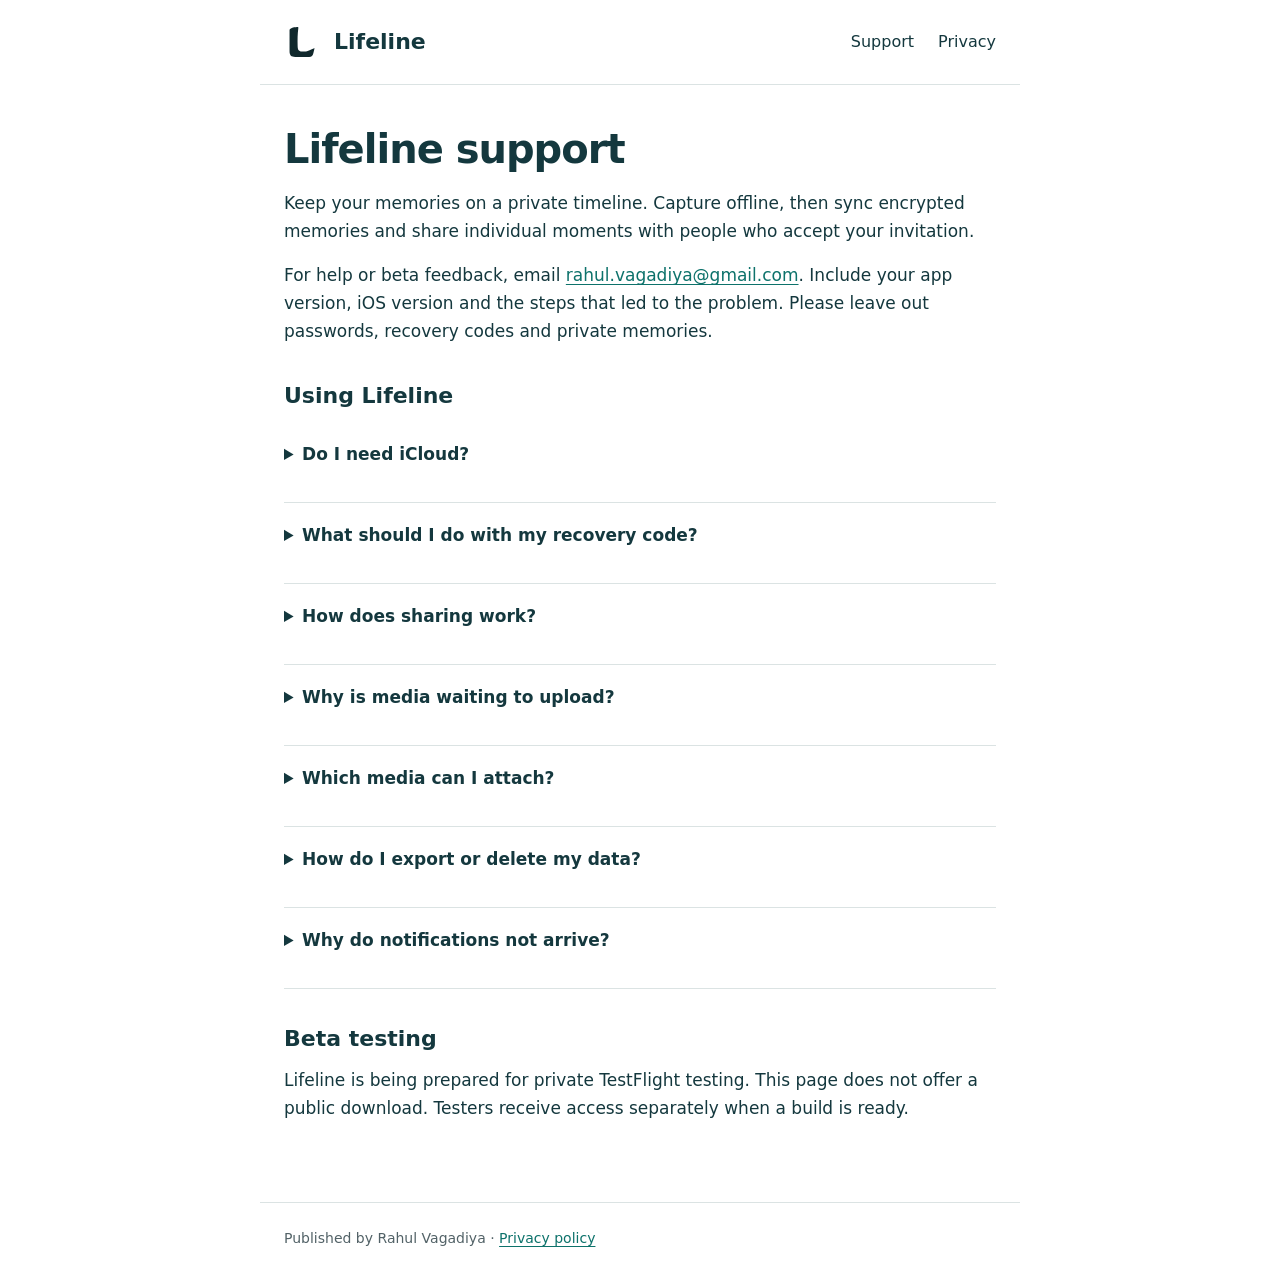
==== index.html @ 029554c7 "Publish Lifeline support and privacy information" ====
<!doctype html><html lang="en"><head><meta charset="utf-8"><meta name="viewport" content="width=device-width,initial-scale=1"><meta name="description" content="Support for Lifeline, a private memories app for iPhone and iPad."><title>Lifeline Support</title><link rel="stylesheet" href="style.css"></head><body><a class="skip" href="#content">Skip to content</a><header><img src="assets/lifeline.svg" alt=""><a href="./">Lifeline</a><nav aria-label="Main"><a href="./" aria-current="page">Support</a><a href="privacy.html">Privacy</a></nav></header><main id="content"><h1>Lifeline support</h1><p>Keep your memories on a private timeline. Capture offline, then sync encrypted memories and share individual moments with people who accept your invitation.</p><p>For help or beta feedback, email <a href="mailto:rahul.vagadiya@gmail.com">rahul.vagadiya@gmail.com</a>. Include your app version, iOS version and the steps that led to the problem. Please leave out passwords, recovery codes and private memories.</p><h2>Using Lifeline</h2><details><summary>Do I need iCloud?</summary><p>No. You can use Lifeline on your device without an account. Create a Lifeline account with your email and password to enable encrypted sync and sharing. Verify your email before sending or accepting invitations.</p></details><details><summary>What should I do with my recovery code?</summary><p>Save it somewhere safe outside Lifeline. Signing in on a new device requires both account access and your recovery code. A password reset restores sign-in access but does not recover encryption keys. Support cannot replace a lost code or decrypt your memories.</p></details><details><summary>How does sharing work?</summary><p>Invite a verified Lifeline account by its exact email address. The recipient reviews the invitation in Lifeline and chooses whether to accept, appear by name, add the memory to their timeline and receive updates. The owner's app must reconnect to deliver the encrypted memory key after acceptance.</p><p>Shared edits retain version history and conflicting perspectives. Private notes, tags, favourites and your chosen view stay personal. Removing or leaving a memory stops future server access, but downloaded copies cannot be remotely erased.</p></details><details><summary>Why is media waiting to upload?</summary><p>Media transfers use Wi-Fi by default. You can change this in Settings. The service also pauses new uploads when its shared storage budget or operation allowance approaches its limit. Text and local drafts remain saved; existing media stays available. Retry sync when connectivity or capacity is available.</p></details><details><summary>Which media can I attach?</summary><p>Each memory supports two photos and one video. Photos are resized with location metadata removed. Video is prepared at up to 720p. For a video longer than five minutes, Lifeline asks before retaining and uploading only its first five minutes.</p></details><details><summary>How do I export or delete my data?</summary><p>Open a memory's menu to export its selected view and media. Exported files are unencrypted so you can use them elsewhere; share them carefully. Settings contains Recently Deleted, personal copies, account recovery and account deletion. Deleted memories have a 30-day restore window. Deleting the app can permanently lose guest memories and unsynced changes.</p></details><details><summary>Why do notifications not arrive?</summary><p>Enable the categories you want in Lifeline Settings and allow notifications in iOS Settings. Shared edits also require the memory's update preference. Push delivery is best effort. Production push is available in TestFlight; local development builds do not use the production push credential.</p></details><h2>Beta testing</h2><p>Lifeline is being prepared for private TestFlight testing. This page does not offer a public download. Testers receive access separately when a build is ready.</p></main><footer>Published by Rahul Vagadiya · <a href="privacy.html">Privacy policy</a></footer></body></html>
---- style.css ----
:root{color-scheme:light dark;--ink:#14383e;--accent:#0d726b;--canvas:#fff;--muted:#526267;--line:#dbe3e3}*{box-sizing:border-box}body{margin:0;background:var(--canvas);color:var(--ink);font:17px/1.65 system-ui,-apple-system,BlinkMacSystemFont,"Segoe UI",sans-serif}header,main,footer{max-width:760px;margin:auto;padding:24px}header{display:flex;align-items:center;gap:14px;border-bottom:1px solid var(--line)}header img{width:36px;height:36px}header a{font-size:22px;font-weight:650;color:var(--ink);text-decoration:none}nav{margin-left:auto;display:flex;gap:24px}nav a{font-size:16px;font-weight:500}main{padding-top:40px;padding-bottom:64px}h1{font-size:clamp(30px,6vw,40px);line-height:1.2;margin:0 0 16px;letter-spacing:-.025em}h2{font-size:22px;line-height:1.3;margin:36px 0 12px}p{margin:0 0 16px}a{color:var(--accent);text-underline-offset:3px}a:focus-visible{outline:3px solid var(--accent);outline-offset:5px}.muted,footer{color:var(--muted)}footer{font-size:14px;border-top:1px solid var(--line)}li{margin-bottom:10px}details{padding:18px 0;border-bottom:1px solid var(--line)}summary{cursor:pointer;font-weight:600;min-height:44px}details p{margin-top:10px}.skip{position:absolute;top:-80px;left:16px;background:var(--canvas);padding:12px}.skip:focus{top:12px}@media(prefers-color-scheme:dark){:root{--ink:#e8f4f1;--accent:#82d9c2;--canvas:#102327;--muted:#b0c6c7;--line:#314b50}header img{background:#e8f4f1;border-radius:6px;padding:3px}}@media(max-width:450px){header{flex-wrap:wrap}nav{margin-left:0;width:100%}}
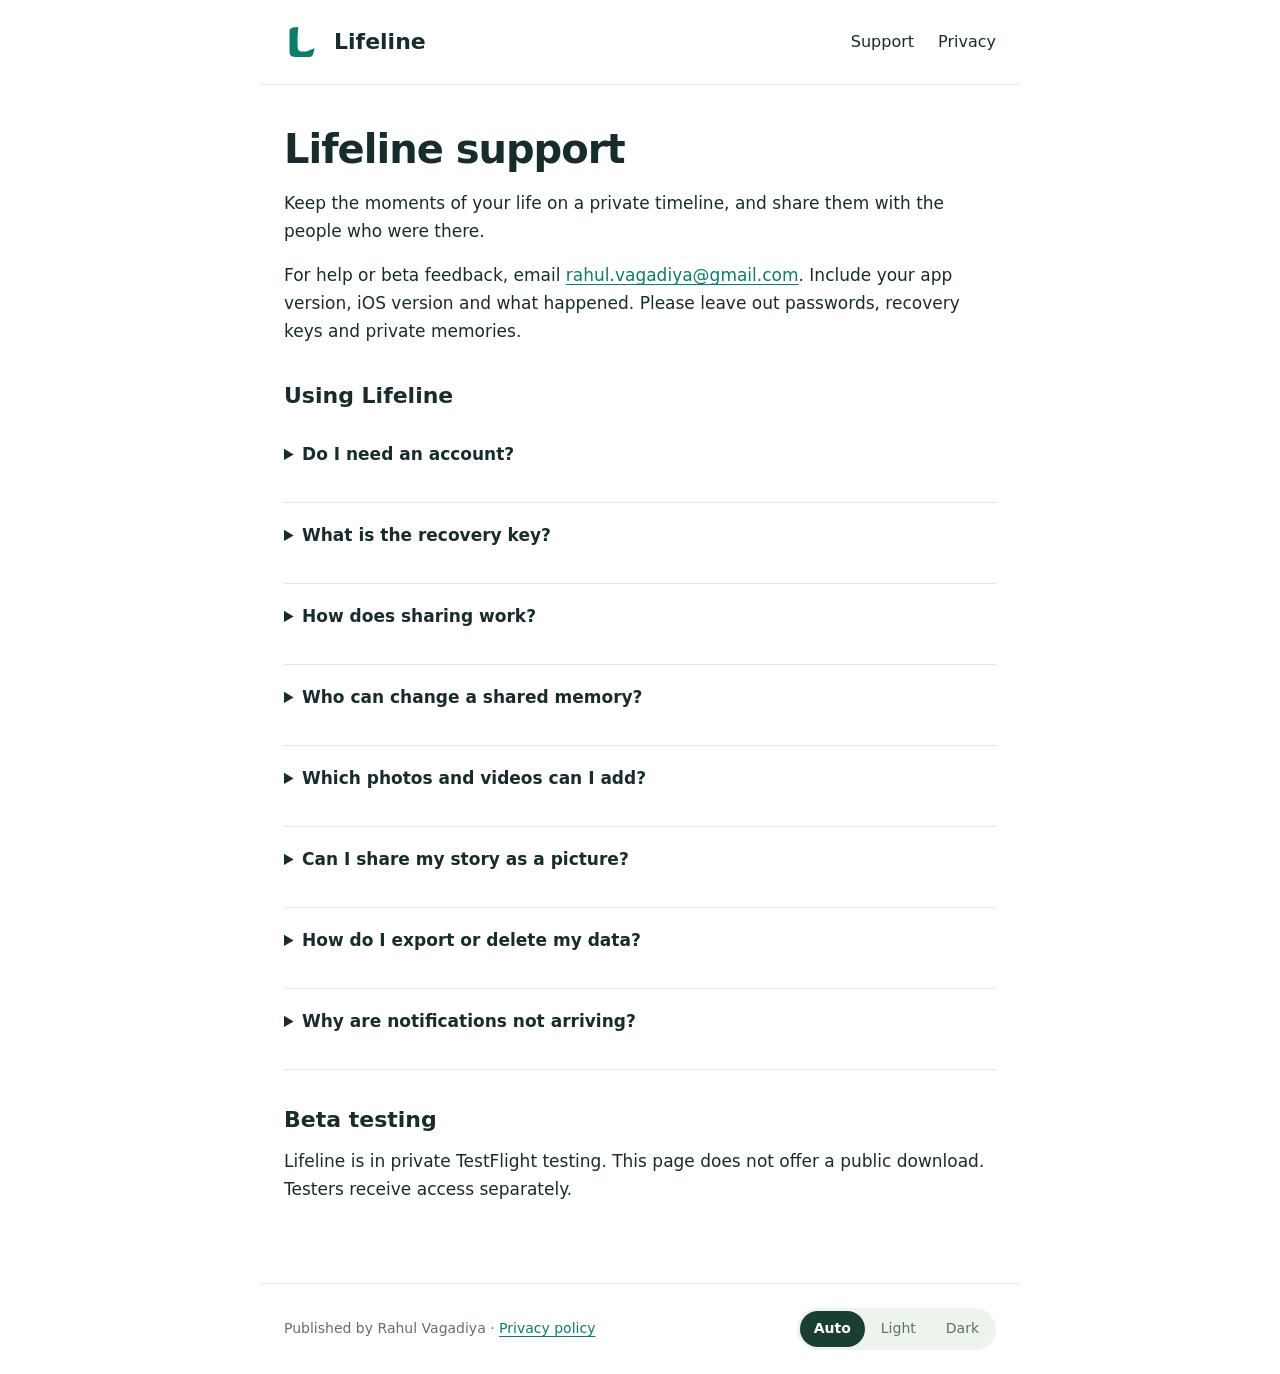
==== commit 36ffdbbe: "Update support and privacy pages for Lifeline v2 Describe v2 accounts, recovery key, sharing, histor" ====
--- a/index.html
+++ b/index.html
@@ -1 +1 @@
-<!doctype html><html lang="en"><head><meta charset="utf-8"><meta name="viewport" content="width=device-width,initial-scale=1"><meta name="description" content="Support for Lifeline, a private memories app for iPhone and iPad."><title>Lifeline Support</title><link rel="stylesheet" href="style.css"></head><body><a class="skip" href="#content">Skip to content</a><header><img src="assets/lifeline.svg" alt=""><a href="./">Lifeline</a><nav aria-label="Main"><a href="./" aria-current="page">Support</a><a href="privacy.html">Privacy</a></nav></header><main id="content"><h1>Lifeline support</h1><p>Keep your memories on a private timeline. Capture offline, then sync encrypted memories and share individual moments with people who accept your invitation.</p><p>For help or beta feedback, email <a href="mailto:rahul.vagadiya@gmail.com">rahul.vagadiya@gmail.com</a>. Include your app version, iOS version and the steps that led to the problem. Please leave out passwords, recovery codes and private memories.</p><h2>Using Lifeline</h2><details><summary>Do I need iCloud?</summary><p>No. You can use Lifeline on your device without an account. Create a Lifeline account with your email and password to enable encrypted sync and sharing. Verify your email before sending or accepting invitations.</p></details><details><summary>What should I do with my recovery code?</summary><p>Save it somewhere safe outside Lifeline. Signing in on a new device requires both account access and your recovery code. A password reset restores sign-in access but does not recover encryption keys. Support cannot replace a lost code or decrypt your memories.</p></details><details><summary>How does sharing work?</summary><p>Invite a verified Lifeline account by its exact email address. The recipient reviews the invitation in Lifeline and chooses whether to accept, appear by name, add the memory to their timeline and receive updates. The owner's app must reconnect to deliver the encrypted memory key after acceptance.</p><p>Shared edits retain version history and conflicting perspectives. Private notes, tags, favourites and your chosen view stay personal. Removing or leaving a memory stops future server access, but downloaded copies cannot be remotely erased.</p></details><details><summary>Why is media waiting to upload?</summary><p>Media transfers use Wi-Fi by default. You can change this in Settings. The service also pauses new uploads when its shared storage budget or operation allowance approaches its limit. Text and local drafts remain saved; existing media stays available. Retry sync when connectivity or capacity is available.</p></details><details><summary>Which media can I attach?</summary><p>Each memory supports two photos and one video. Photos are resized with location metadata removed. Video is prepared at up to 720p. For a video longer than five minutes, Lifeline asks before retaining and uploading only its first five minutes.</p></details><details><summary>How do I export or delete my data?</summary><p>Open a memory's menu to export its selected view and media. Exported files are unencrypted so you can use them elsewhere; share them carefully. Settings contains Recently Deleted, personal copies, account recovery and account deletion. Deleted memories have a 30-day restore window. Deleting the app can permanently lose guest memories and unsynced changes.</p></details><details><summary>Why do notifications not arrive?</summary><p>Enable the categories you want in Lifeline Settings and allow notifications in iOS Settings. Shared edits also require the memory's update preference. Push delivery is best effort. Production push is available in TestFlight; local development builds do not use the production push credential.</p></details><h2>Beta testing</h2><p>Lifeline is being prepared for private TestFlight testing. This page does not offer a public download. Testers receive access separately when a build is ready.</p></main><footer>Published by Rahul Vagadiya · <a href="privacy.html">Privacy policy</a></footer></body></html>
+<!doctype html><html lang="en"><head><meta charset="utf-8"><meta name="viewport" content="width=device-width,initial-scale=1"><meta name="description" content="Support for Lifeline, a private memories app for iPhone and iPad."><title>Lifeline Support</title><meta name="color-scheme" content="light dark"><script>try{var t=localStorage.getItem("theme");if(t==="light"||t==="dark")document.documentElement.dataset.theme=t}catch(e){}</script><link rel="stylesheet" href="style.css"></head><body><a class="skip" href="#content">Skip to content</a><header><svg class="logo" viewBox="-80 -80 815 935" width="36" height="36" aria-hidden="true"><path d="M 4 84 C 4 32 101 7 198 0 C 225 -1 237 3 233 19 C 211 185 211 327 214 483 C 216 585 234 626 325 634 L 432 634 C 492 631 551 582 644 550 C 651 546 655 548 652 558 L 622 678 C 610 734 579 775 511 775 L 151 775 C 47 775 4 735 4 628 Z"/></svg><a href="./">Lifeline</a><nav aria-label="Main"><a href="./" aria-current="page">Support</a><a href="privacy.html">Privacy</a></nav></header><main id="content"><h1>Lifeline support</h1><p>Keep the moments of your life on a private timeline, and share them with the people who were there.</p><p>For help or beta feedback, email <a href="mailto:rahul.vagadiya@gmail.com">rahul.vagadiya@gmail.com</a>. Include your app version, iOS version and what happened. Please leave out passwords, recovery keys and private memories.</p><h2>Using Lifeline</h2><details><summary>Do I need an account?</summary><p>No. Keep your first memory and use Lifeline on one iPhone without an account. Sign in with Apple or with an email and password to keep memories across devices and share them. When you sign in on an iPhone that already has memories, you choose to move them into your account or start fresh.</p></details><details><summary>What is the recovery key?</summary><p>Your memories are encrypted so only you and the people you share with can open them. Your devices signed in to the same iCloud unlock them automatically. On any other device, the recovery key from Settings opens them. A password reset restores sign-in but not encryption keys, and support cannot replace a lost recovery key.</p></details><details><summary>How does sharing work?</summary><p>Open a memory and choose Share this memory. Invite someone who has a Lifeline account by email, choose someone you already share with, or send a one-time link that works for one person within 24 hours. When they accept, the memory appears in their story as it is, along with everyone it is shared with. Invitations and updates appear in the inbox.</p></details><details><summary>Who can change a shared memory?</summary><p>Everyone in a shared memory can add to it. Every version is kept, and the memory shows who edited it last. Open the history to see earlier versions and restore one. Private notes, tags and favourites stay yours.</p></details><details><summary>Which photos and videos can I add?</summary><p>Each memory holds two photos and one video. Photos are resized and their location data removed. Video is prepared at up to 720p; for a video longer than five minutes, Lifeline asks before keeping only the first five minutes. Originals in Photos are unchanged.</p></details><details><summary>Can I share my story as a picture?</summary><p>Yes. Choose Share as a picture on your story, on a person’s page or on search results. If you are looking at a filtered view, Lifeline asks whether to share what you’re seeing or your whole story. A picture holds up to 10 memories, the most recent ones. Share it or save it to Photos from the share sheet. The picture is made on your iPhone and is not encrypted once you share it.</p></details><details><summary>How do I export or delete my data?</summary><p>Open a memory and choose Keep a copy to export its words and media. Exported files are not encrypted, so share them carefully. Settings contains Recently deleted, Drafts and Delete account. Deleted memories can be restored for 30 days.</p></details><details><summary>Why are notifications not arriving?</summary><p>Turn on Invitations and shared updates in Lifeline Settings, and allow notifications for Lifeline in iOS Settings. Your inbox keeps every update even when a notification does not arrive.</p></details><h2>Beta testing</h2><p>Lifeline is in private TestFlight testing. This page does not offer a public download. Testers receive access separately.</p></main><footer><span>Published by Rahul Vagadiya · <a href="privacy.html">Privacy policy</a></span><div class="theme" role="group" aria-label="Appearance"><button type="button" data-theme-choice="auto">Auto</button><button type="button" data-theme-choice="light">Light</button><button type="button" data-theme-choice="dark">Dark</button></div></footer><script>(function(){var r=document.documentElement,b=document.querySelectorAll("[data-theme-choice]");function show(){var c=r.dataset.theme||"auto";b.forEach(function(x){x.setAttribute("aria-pressed",String(x.dataset.themeChoice===c))})}b.forEach(function(x){x.addEventListener("click",function(){var c=x.dataset.themeChoice;if(c==="auto"){delete r.dataset.theme}else{r.dataset.theme=c}try{c==="auto"?localStorage.removeItem("theme"):localStorage.setItem("theme",c)}catch(e){}show()})});show()})();</script></body></html>
--- a/style.css
+++ b/style.css
@@ -1 +1,82 @@
-:root{color-scheme:light dark;--ink:#14383e;--accent:#0d726b;--canvas:#fff;--muted:#526267;--line:#dbe3e3}*{box-sizing:border-box}body{margin:0;background:var(--canvas);color:var(--ink);font:17px/1.65 system-ui,-apple-system,BlinkMacSystemFont,"Segoe UI",sans-serif}header,main,footer{max-width:760px;margin:auto;padding:24px}header{display:flex;align-items:center;gap:14px;border-bottom:1px solid var(--line)}header img{width:36px;height:36px}header a{font-size:22px;font-weight:650;color:var(--ink);text-decoration:none}nav{margin-left:auto;display:flex;gap:24px}nav a{font-size:16px;font-weight:500}main{padding-top:40px;padding-bottom:64px}h1{font-size:clamp(30px,6vw,40px);line-height:1.2;margin:0 0 16px;letter-spacing:-.025em}h2{font-size:22px;line-height:1.3;margin:36px 0 12px}p{margin:0 0 16px}a{color:var(--accent);text-underline-offset:3px}a:focus-visible{outline:3px solid var(--accent);outline-offset:5px}.muted,footer{color:var(--muted)}footer{font-size:14px;border-top:1px solid var(--line)}li{margin-bottom:10px}details{padding:18px 0;border-bottom:1px solid var(--line)}summary{cursor:pointer;font-weight:600;min-height:44px}details p{margin-top:10px}.skip{position:absolute;top:-80px;left:16px;background:var(--canvas);padding:12px}.skip:focus{top:12px}@media(prefers-color-scheme:dark){:root{--ink:#e8f4f1;--accent:#82d9c2;--canvas:#102327;--muted:#b0c6c7;--line:#314b50}header img{background:#e8f4f1;border-radius:6px;padding:3px}}@media(max-width:450px){header{flex-wrap:wrap}nav{margin-left:0;width:100%}}
+:root {
+  color-scheme: light;
+  --ink: #172d2d;
+  --accent: #087f6b;
+  --canvas: #ffffff;
+  --muted: #5f716c;
+  --line: #e1e8e4;
+  --chip: #edf3ed;
+  --chip-active: #193f35;
+  --chip-active-ink: #ffffff;
+}
+
+/* Dark is true black, following the system unless the reader picks a mode. */
+@media (prefers-color-scheme: dark) {
+  :root:not([data-theme="light"]) {
+    color-scheme: dark;
+    --ink: #eef1f0;
+    --accent: #63ccb1;
+    --canvas: #000000;
+    --muted: #a3aaa8;
+    --line: #262626;
+    --chip: #161616;
+    --chip-active: #eef1f0;
+    --chip-active-ink: #000000;
+  }
+}
+:root[data-theme="dark"] {
+  color-scheme: dark;
+  --ink: #eef1f0;
+  --accent: #63ccb1;
+  --canvas: #000000;
+  --muted: #a3aaa8;
+  --line: #262626;
+  --chip: #161616;
+  --chip-active: #eef1f0;
+  --chip-active-ink: #000000;
+}
+
+* { box-sizing: border-box; }
+body {
+  margin: 0;
+  background: var(--canvas);
+  color: var(--ink);
+  font: 17px/1.65 system-ui, -apple-system, BlinkMacSystemFont, "Segoe UI", sans-serif;
+}
+header, main, footer { max-width: 760px; margin: auto; padding: 24px 16px; }
+@media (min-width: 600px) { header, main, footer { padding-left: 24px; padding-right: 24px; } }
+header { display: flex; align-items: center; gap: 14px; border-bottom: 1px solid var(--line); }
+header img { width: 36px; height: 36px; }
+header a { font-size: 22px; font-weight: 650; color: var(--ink); text-decoration: none; }
+nav { margin-left: auto; display: flex; gap: 24px; }
+nav a { font-size: 16px; font-weight: 500; }
+main { padding-top: 40px; padding-bottom: 64px; }
+h1 { font-size: clamp(30px, 6vw, 40px); line-height: 1.2; margin: 0 0 16px; letter-spacing: -.025em; }
+h2 { font-size: 22px; line-height: 1.3; margin: 36px 0 12px; }
+p { margin: 0 0 16px; }
+a { color: var(--accent); text-underline-offset: 3px; }
+a:focus-visible, button:focus-visible { outline: 3px solid var(--accent); outline-offset: 4px; }
+.muted, footer { color: var(--muted); }
+footer {
+  font-size: 14px; border-top: 1px solid var(--line);
+  display: flex; flex-wrap: wrap; align-items: center; justify-content: space-between; gap: 16px;
+}
+li { margin-bottom: 10px; }
+details { padding: 18px 0; border-bottom: 1px solid var(--line); }
+summary { cursor: pointer; font-weight: 600; min-height: 44px; }
+details p { margin-top: 10px; }
+.skip { position: absolute; top: -80px; left: 16px; background: var(--canvas); padding: 12px; }
+.skip:focus { top: 12px; }
+
+.theme { display: inline-flex; gap: 2px; padding: 3px; border-radius: 999px; background: var(--chip); }
+.theme button {
+  font: inherit; font-size: 14px; color: var(--muted); background: none; border: 0;
+  border-radius: 999px; padding: 6px 14px; min-height: 36px; cursor: pointer;
+}
+.theme button[aria-pressed="true"] { background: var(--chip-active); color: var(--chip-active-ink); font-weight: 600; }
+
+@media (max-width: 450px) {
+  header { flex-wrap: wrap; }
+  nav { margin-left: 0; width: 100%; }
+}
+header .logo { fill: var(--accent); flex: none; }
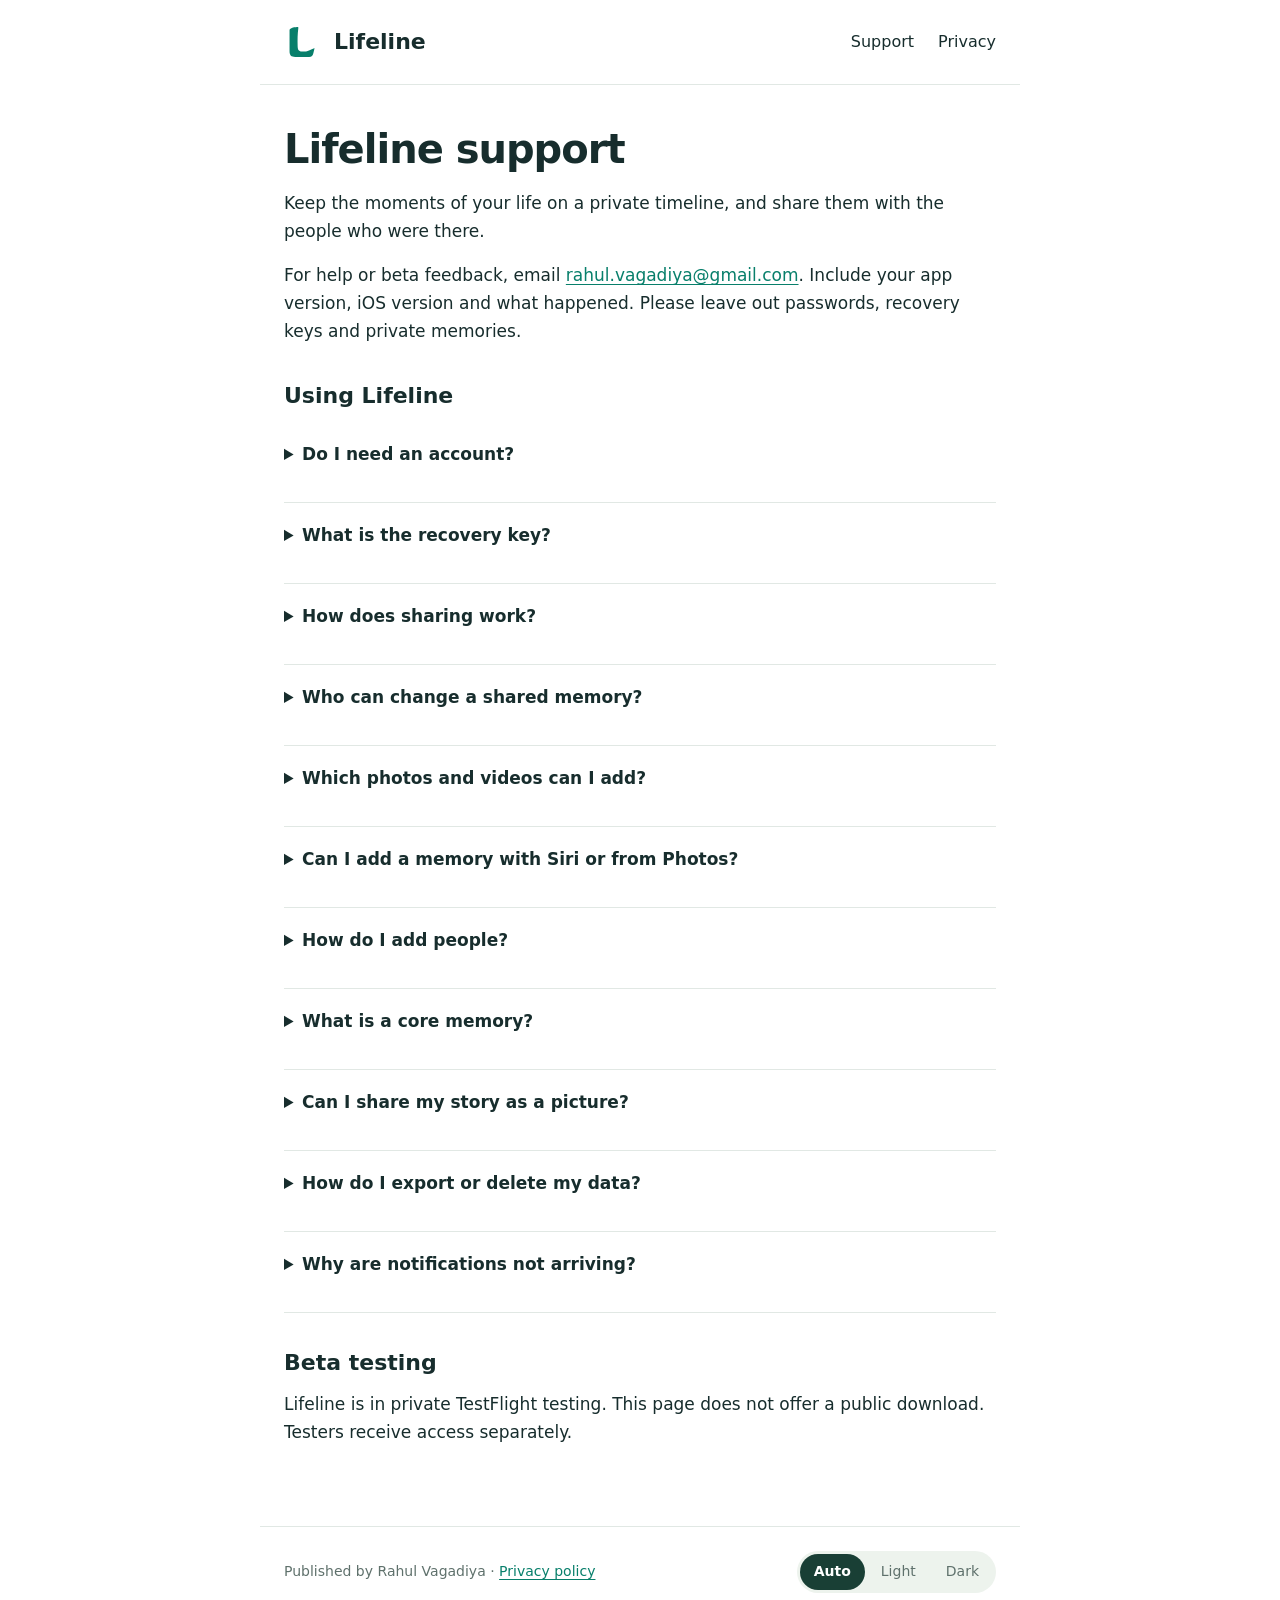
==== commit bfa5b168: "Add Siri, Photos sharing, people and core memories to support pages; add test sample pack The sample" ====
--- a/index.html
+++ b/index.html
@@ -1 +1 @@
-<!doctype html><html lang="en"><head><meta charset="utf-8"><meta name="viewport" content="width=device-width,initial-scale=1"><meta name="description" content="Support for Lifeline, a private memories app for iPhone and iPad."><title>Lifeline Support</title><meta name="color-scheme" content="light dark"><script>try{var t=localStorage.getItem("theme");if(t==="light"||t==="dark")document.documentElement.dataset.theme=t}catch(e){}</script><link rel="stylesheet" href="style.css"></head><body><a class="skip" href="#content">Skip to content</a><header><svg class="logo" viewBox="-80 -80 815 935" width="36" height="36" aria-hidden="true"><path d="M 4 84 C 4 32 101 7 198 0 C 225 -1 237 3 233 19 C 211 185 211 327 214 483 C 216 585 234 626 325 634 L 432 634 C 492 631 551 582 644 550 C 651 546 655 548 652 558 L 622 678 C 610 734 579 775 511 775 L 151 775 C 47 775 4 735 4 628 Z"/></svg><a href="./">Lifeline</a><nav aria-label="Main"><a href="./" aria-current="page">Support</a><a href="privacy.html">Privacy</a></nav></header><main id="content"><h1>Lifeline support</h1><p>Keep the moments of your life on a private timeline, and share them with the people who were there.</p><p>For help or beta feedback, email <a href="mailto:rahul.vagadiya@gmail.com">rahul.vagadiya@gmail.com</a>. Include your app version, iOS version and what happened. Please leave out passwords, recovery keys and private memories.</p><h2>Using Lifeline</h2><details><summary>Do I need an account?</summary><p>No. Keep your first memory and use Lifeline on one iPhone without an account. Sign in with Apple or with an email and password to keep memories across devices and share them. When you sign in on an iPhone that already has memories, you choose to move them into your account or start fresh.</p></details><details><summary>What is the recovery key?</summary><p>Your memories are encrypted so only you and the people you share with can open them. Your devices signed in to the same iCloud unlock them automatically. On any other device, the recovery key from Settings opens them. A password reset restores sign-in but not encryption keys, and support cannot replace a lost recovery key.</p></details><details><summary>How does sharing work?</summary><p>Open a memory and choose Share this memory. Invite someone who has a Lifeline account by email, choose someone you already share with, or send a one-time link that works for one person within 24 hours. When they accept, the memory appears in their story as it is, along with everyone it is shared with. Invitations and updates appear in the inbox.</p></details><details><summary>Who can change a shared memory?</summary><p>Everyone in a shared memory can add to it. Every version is kept, and the memory shows who edited it last. Open the history to see earlier versions and restore one. Private notes, tags and favourites stay yours.</p></details><details><summary>Which photos and videos can I add?</summary><p>Each memory holds two photos and one video. Photos are resized and their location data removed. Video is prepared at up to 720p; for a video longer than five minutes, Lifeline asks before keeping only the first five minutes. Originals in Photos are unchanged.</p></details><details><summary>Can I share my story as a picture?</summary><p>Yes. Choose Share as a picture on your story, on a person’s page or on search results. If you are looking at a filtered view, Lifeline asks whether to share what you’re seeing or your whole story. A picture holds up to 10 memories, the most recent ones. Share it or save it to Photos from the share sheet. The picture is made on your iPhone and is not encrypted once you share it.</p></details><details><summary>How do I export or delete my data?</summary><p>Open a memory and choose Keep a copy to export its words and media. Exported files are not encrypted, so share them carefully. Settings contains Recently deleted, Drafts and Delete account. Deleted memories can be restored for 30 days.</p></details><details><summary>Why are notifications not arriving?</summary><p>Turn on Invitations and shared updates in Lifeline Settings, and allow notifications for Lifeline in iOS Settings. Your inbox keeps every update even when a notification does not arrive.</p></details><h2>Beta testing</h2><p>Lifeline is in private TestFlight testing. This page does not offer a public download. Testers receive access separately.</p></main><footer><span>Published by Rahul Vagadiya · <a href="privacy.html">Privacy policy</a></span><div class="theme" role="group" aria-label="Appearance"><button type="button" data-theme-choice="auto">Auto</button><button type="button" data-theme-choice="light">Light</button><button type="button" data-theme-choice="dark">Dark</button></div></footer><script>(function(){var r=document.documentElement,b=document.querySelectorAll("[data-theme-choice]");function show(){var c=r.dataset.theme||"auto";b.forEach(function(x){x.setAttribute("aria-pressed",String(x.dataset.themeChoice===c))})}b.forEach(function(x){x.addEventListener("click",function(){var c=x.dataset.themeChoice;if(c==="auto"){delete r.dataset.theme}else{r.dataset.theme=c}try{c==="auto"?localStorage.removeItem("theme"):localStorage.setItem("theme",c)}catch(e){}show()})});show()})();</script></body></html>
+<!doctype html><html lang="en"><head><meta charset="utf-8"><meta name="viewport" content="width=device-width,initial-scale=1"><meta name="description" content="Support for Lifeline, a private memories app for iPhone and iPad."><title>Lifeline Support</title><meta name="color-scheme" content="light dark"><script>try{var t=localStorage.getItem("theme");if(t==="light"||t==="dark")document.documentElement.dataset.theme=t}catch(e){}</script><link rel="stylesheet" href="style.css"></head><body><a class="skip" href="#content">Skip to content</a><header><svg class="logo" viewBox="-80 -80 815 935" width="36" height="36" aria-hidden="true"><path d="M 4 84 C 4 32 101 7 198 0 C 225 -1 237 3 233 19 C 211 185 211 327 214 483 C 216 585 234 626 325 634 L 432 634 C 492 631 551 582 644 550 C 651 546 655 548 652 558 L 622 678 C 610 734 579 775 511 775 L 151 775 C 47 775 4 735 4 628 Z"/></svg><a href="./">Lifeline</a><nav aria-label="Main"><a href="./" aria-current="page">Support</a><a href="privacy.html">Privacy</a></nav></header><main id="content"><h1>Lifeline support</h1><p>Keep the moments of your life on a private timeline, and share them with the people who were there.</p><p>For help or beta feedback, email <a href="mailto:rahul.vagadiya@gmail.com">rahul.vagadiya@gmail.com</a>. Include your app version, iOS version and what happened. Please leave out passwords, recovery keys and private memories.</p><h2>Using Lifeline</h2><details><summary>Do I need an account?</summary><p>No. Keep your first memory and use Lifeline on one iPhone without an account. Sign in with Apple or with an email and password to keep memories across devices and share them. When you sign in on an iPhone that already has memories, you choose to move them into your account or start fresh.</p></details><details><summary>What is the recovery key?</summary><p>Your memories are encrypted so only you and the people you share with can open them. Your devices signed in to the same iCloud unlock them automatically. On any other device, the recovery key from Settings opens them. A password reset restores sign-in but not encryption keys, and support cannot replace a lost recovery key.</p></details><details><summary>How does sharing work?</summary><p>Open a memory and choose Share this memory. Invite someone who has a Lifeline account by email, choose someone you already share with, or send a one-time link that works for one person within 24 hours. When they accept, the memory appears in their story as it is, along with everyone it is shared with. Invitations and updates appear in the inbox.</p></details><details><summary>Who can change a shared memory?</summary><p>Everyone in a shared memory can add to it. Every version is kept, and the memory shows who edited it last. Open the history to see earlier versions and restore one. Private notes, tags and favourites stay yours.</p></details><details><summary>Which photos and videos can I add?</summary><p>Each memory holds up to five photos and one video; the first photo is the cover, and you can reorder them. Photos are resized and their location data removed. Video is prepared at up to 720p; for a video longer than five minutes, Lifeline asks before keeping only the first five minutes. Originals in Photos are unchanged.</p></details><details><summary>Can I add a memory with Siri or from Photos?</summary><p>Yes. Say “Hey Siri, Lifeline an event”, tell Siri what happened, and it’s kept as a memory dated today. In Photos, select up to five photos and one video, tap Share and choose Lifeline. Name the moment and save; Lifeline adds it to your story the next time you open it.</p></details><details><summary>How do I add people?</summary><p>On People, tap Add someone. Send a request to their Lifeline email, or share a link that works once, for one person, within a day. They appear as pending until they accept, and then you can invite them to any memory in one tap.</p></details><details><summary>What is a core memory?</summary><p>Turn on Core memory while editing a memory. Core memories get a gold border, their own filter on your story, and a reminder every year.</p></details><details><summary>Can I share my story as a picture?</summary><p>Yes. Choose Share as a picture on your story, on a person’s page or on search results. If you are looking at a filtered view, Lifeline asks whether to share what you’re seeing or your whole story. A picture holds up to 10 memories, the most recent ones. Share it or save it to Photos from the share sheet. The picture is made on your iPhone and is not encrypted once you share it.</p></details><details><summary>How do I export or delete my data?</summary><p>Open a memory and choose Keep a copy to export its words and media. Exported files are not encrypted, so share them carefully. Settings contains Recently deleted, Drafts and Delete account. Deleted memories can be restored for 30 days.</p></details><details><summary>Why are notifications not arriving?</summary><p>Turn on Invitations and shared updates in Lifeline Settings, and allow notifications for Lifeline in iOS Settings. Your inbox keeps every update even when a notification does not arrive.</p></details><h2>Beta testing</h2><p>Lifeline is in private TestFlight testing. This page does not offer a public download. Testers receive access separately.</p></main><footer><span>Published by Rahul Vagadiya · <a href="privacy.html">Privacy policy</a></span><div class="theme" role="group" aria-label="Appearance"><button type="button" data-theme-choice="auto">Auto</button><button type="button" data-theme-choice="light">Light</button><button type="button" data-theme-choice="dark">Dark</button></div></footer><script>(function(){var r=document.documentElement,b=document.querySelectorAll("[data-theme-choice]");function show(){var c=r.dataset.theme||"auto";b.forEach(function(x){x.setAttribute("aria-pressed",String(x.dataset.themeChoice===c))})}b.forEach(function(x){x.addEventListener("click",function(){var c=x.dataset.themeChoice;if(c==="auto"){delete r.dataset.theme}else{r.dataset.theme=c}try{c==="auto"?localStorage.removeItem("theme"):localStorage.setItem("theme",c)}catch(e){}show()})});show()})();</script></body></html>
